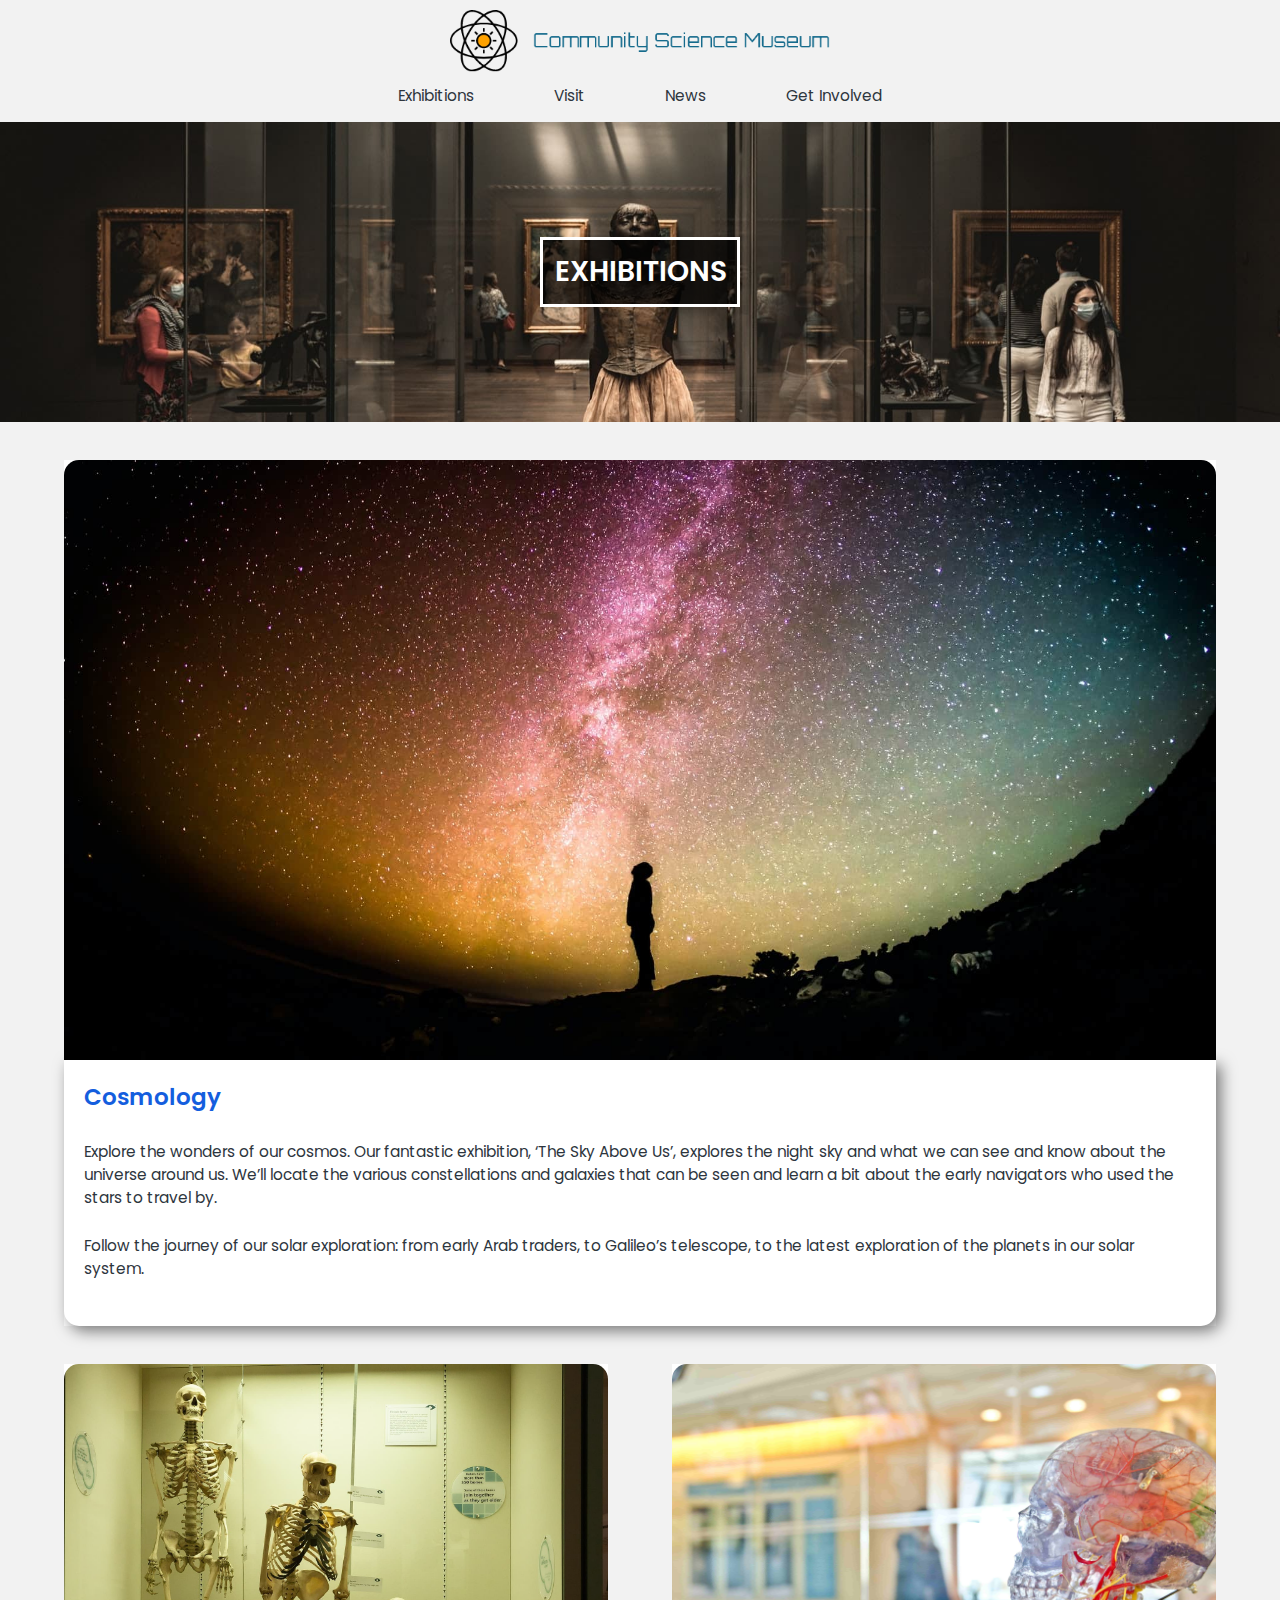
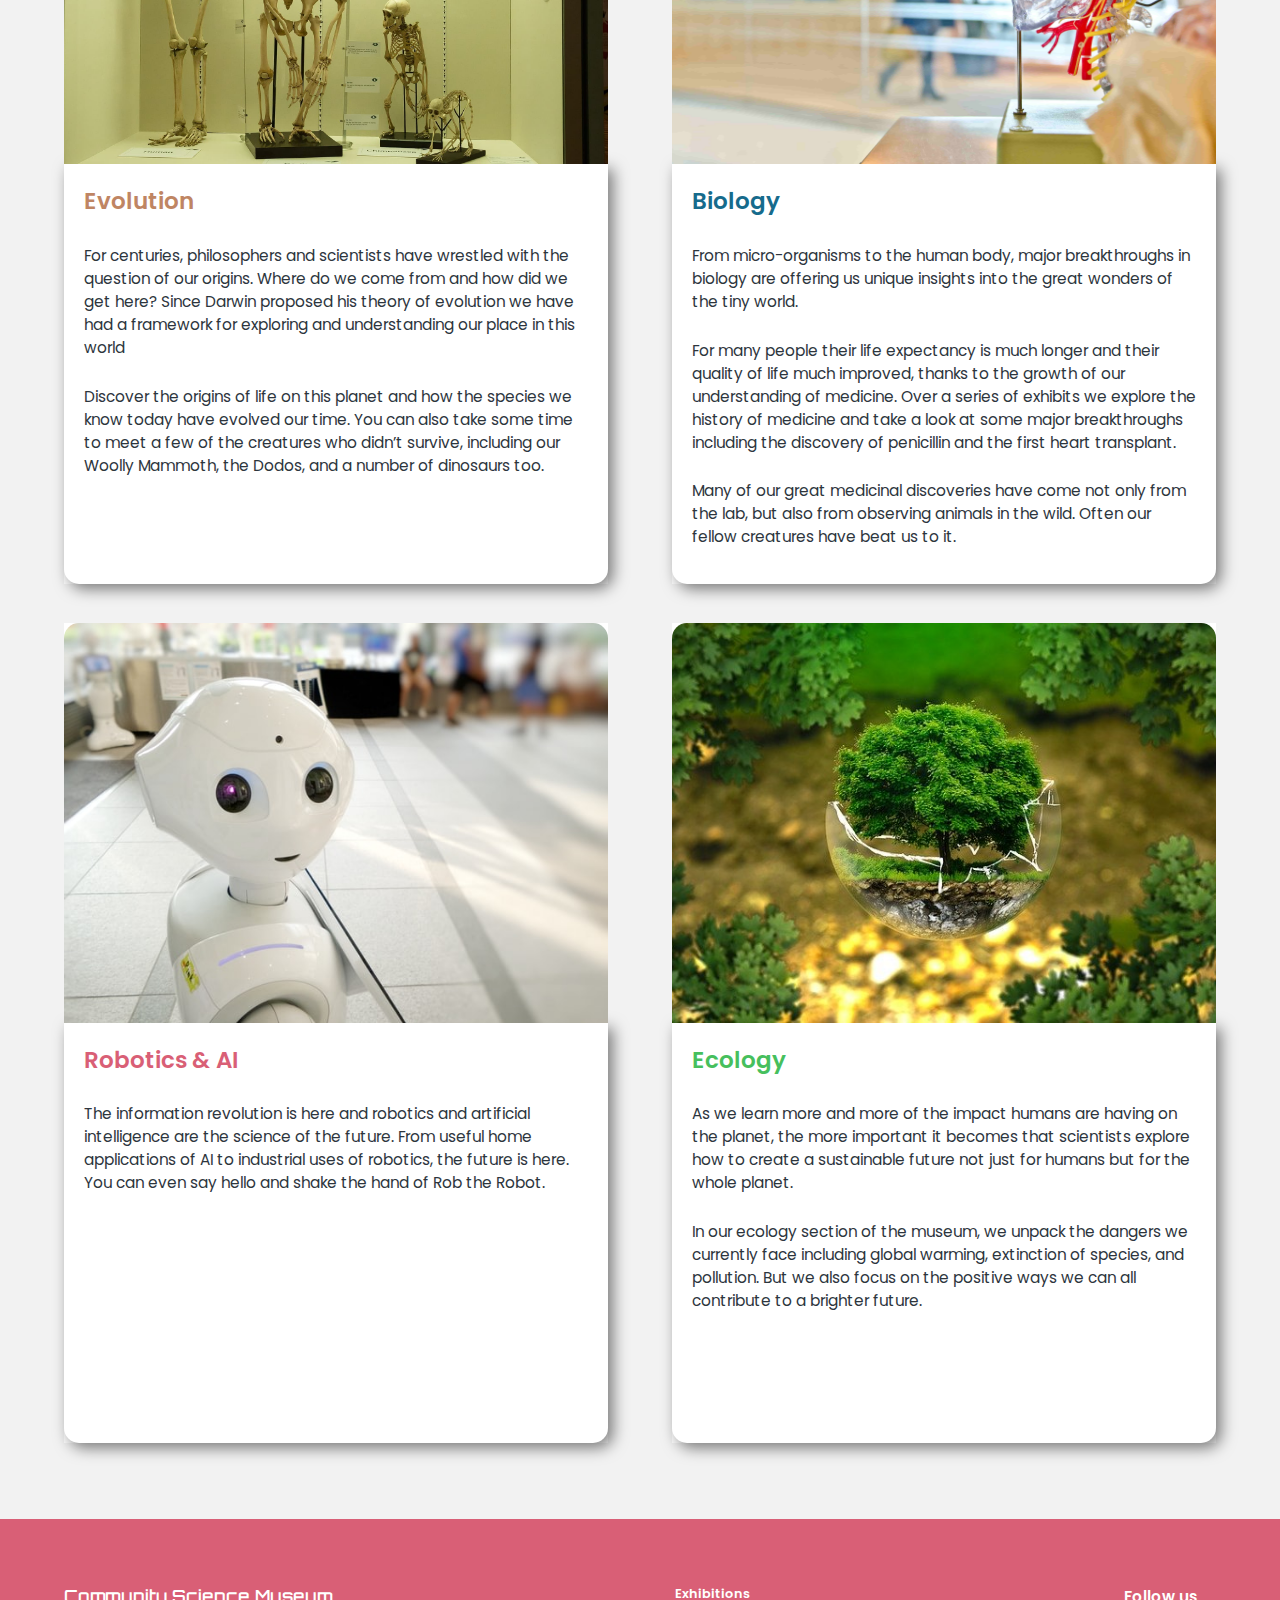
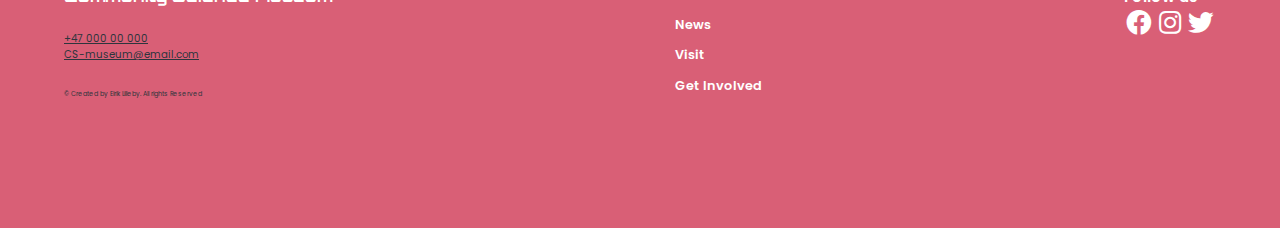
==== exhibitions.html @ 2fb5153e "added visit exihbiton made responsive" ====
<!DOCTYPE html>
<html lang="en">
  <head>
    <meta charset="UTF-8" />
    <meta name="viewport" content="width=device-width, initial-scale=1.0" />
    <head>
      <meta
        name="description"
        content="Many different exhibitions to see and experience. Cosmology, Evolution, Biology, Robotics & AI, Ecology."
      />
    </head>
    <link href="https://cdnjs.cloudflare.com/ajax/libs/font-awesome/5.12.1/css/all.min.css" rel="stylesheet" />
    <link rel="preconnect" href="https://fonts.gstatic.com" />
    <link href="https://fonts.googleapis.com/css2?family=Poppins:wght@400;500;600&display=swap" rel="stylesheet" />
    <link rel="preconnect" href="https://fonts.gstatic.com" />
    <link href="https://fonts.googleapis.com/css2?family=Orbitron:wght@400;700&display=swap" rel="stylesheet" />
    <link rel="stylesheet" href="/styles/exhibitions.css" />
    <title>Community Science Museum</title>
  </head>
  <body>
    <header>
      <a href="index.html">
        <img id="logo" src="/images/logo.png" alt="Community Science Museum Logo" />
      </a>
      <label class="hamburger-label" for="hamburger-menu"><i class="fas fa-bars"></i></label>
      <input type="checkbox" id="hamburger-menu" />
      <nav>
        <ul>
          <li><a href="#">Exhibitions</a></li>
          <li><a href="#">Visit</a></li>
          <li><a href="#">News</a></li>
          <li><a href="#">Get Involved</a></li>
        </ul>
      </nav>
    </header>

    <section>
      <div class="banner">
        <div class="container">
          <h1>EXHIBITIONS</h1>
        </div>
      </div>

      <div class="wrapper">
        <div class="card-container">
          <div class="img-container">
            <img src="/images/cosmos.jpg" alt="Human looking into the sky" />
          </div>
          <div class="text-container">
            <h2>Cosmology</h2>
            <p>
              Explore the wonders of our cosmos. Our fantastic exhibition, ‘The Sky Above Us’, explores the night sky and what we
              can see and know about the universe around us. We’ll locate the various constellations and galaxies that can be seen
              and learn a bit about the early navigators who used the stars to travel by.
            </p>
            <p>
              Follow the journey of our solar exploration: from early Arab traders, to Galileo’s telescope, to the latest
              exploration of the planets in our solar system.
            </p>
          </div>
        </div>

        <div class="card-container2">
          <div class="img-container2">
            <img src="/images/evolution.jpg" alt="Three Skeletons in different sizes" />
          </div>
          <div class="text-container2">
            <h3>Evolution</h3>
            <p>
              For centuries, philosophers and scientists have wrestled with the question of our origins. Where do we come from and
              how did we get here? Since Darwin proposed his theory of evolution we have had a framework for exploring and
              understanding our place in this world
            </p>
            <p>
              Discover the origins of life on this planet and how the species we know today have evolved our time. You can also
              take some time to meet a few of the creatures who didn’t survive, including our Woolly Mammoth, the Dodos, and a
              number of dinosaurs too.
            </p>
          </div>
        </div>

        <div class="card-container2">
          <div class="img-container2">
            <img src="/images/biology.jpg" alt="a transparent skull" />
          </div>
          <div class="text-container2">
            <h4>Biology</h4>
            <p>
              From micro-organisms to the human body, major breakthroughs in biology are offering us unique insights into the
              great wonders of the tiny world.
            </p>
            <p>
              For many people their life expectancy is much longer and their quality of life much improved, thanks to the growth
              of our understanding of medicine. Over a series of exhibits we explore the history of medicine and take a look at
              some major breakthroughs including the discovery of penicillin and the first heart transplant.
            </p>
            <p>
              Many of our great medicinal discoveries have come not only from the lab, but also from observing animals in the
              wild. Often our fellow creatures have beat us to it.
            </p>
          </div>
        </div>

        <div class="card-container2">
          <div class="img-container2">
            <img src="/images/robot.jpg" alt="A little white AI robot" />
          </div>
          <div class="text-container2">
            <h5>Robotics & AI</h5>
            <p>
              The information revolution is here and robotics and artificial intelligence are the science of the future. From
              useful home applications of AI to industrial uses of robotics, the future is here. You can even say hello and shake
              the hand of Rob the Robot.
            </p>
          </div>
        </div>

        <div class="card-container2">
          <div class="img-container2">
            <img src="/images/ecology.jpg" alt="Green tree in a broken glass" />
          </div>
          <div class="text-container2">
            <h6>Ecology</h6>
            <p>
              As we learn more and more of the impact humans are having on the planet, the more important it becomes that
              scientists explore how to create a sustainable future not just for humans but for the whole planet.
            </p>
            <p>
              In our ecology section of the museum, we unpack the dangers we currently face including global warming, extinction
              of species, and pollution. But we also focus on the positive ways we can all contribute to a brighter future.
            </p>
          </div>
        </div>
      </div>
    </section>

    <footer>
      <div class="container-footer">
        <div class="footer1">
          <h4 class="title-footer">Community Science Museum</h4>
          <p class="contact">+47 000 00 000 <br />CS-museum@email.com</p>
          <p class="copy">&copy; Created by Eirik Lilleby. All rights Reserved</p>
        </div>
        <div class="footer2">
          <a href="exhibtions.html"><h5>Exhibitions</h5></a>
          <a href="news.html"><h5>News</h5></a>
          <a href="visit.html"><h5>Visit</h5></a>
          <a href="getinvolved.html"><h5>Get Involved</h5></a>
        </div>
        <div class="social-container">
          <h6>Follow us</h6>
          <i class="fab fa-facebook"></i>
          <i class="fab fa-instagram"></i>
          <i class="fab fa-twitter"></i>
        </div>
      </div>
    </footer>
  </body>
</html>
---- styles/exhibitions.css ----
/* GLOBAL STYLES */
* {
  margin: 0;
  padding: 0;
  box-sizing: border-box;
  font-family: "Poppins", sans-serif;
}

body {
  background: #f2f2f2;
}

html {
  font-size: 62.5%;
}

a,
li {
  color: #2d353d;
  text-decoration: none;
  list-style: none;
  font-size: 1.2rem;
  padding-bottom: 1rem;
}

h1 {
  font-size: 2.2rem;
  color: white;
  font-weight: 600;
}

h2 {
  font-size: 1.8rem;
  font-weight: 600;
  color: #145ede;
}

h3 {
  color: #bf8563;
  font-size: 1.8rem;
  font-weight: 600;
}

h4 {
  font-size: 1.8rem;
  color: #166b8c;
  font-weight: 600;
}

h5 {
  font-size: 1.8rem;
  color: #d95f76;
  font-weight: 600;
}

h6 {
  font-size: 1.8rem;
  color: #46bf5d;
  font-weight: 600;
}

p {
  color: #2d353d;
  font-size: 1.2rem;
}

/* NAV SECTION */

header {
  min-height: 12vh;
  z-index: 100;
}

#logo {
  width: 300px;
  padding: 10px;
}

nav,
#hamburger-menu {
  display: none;
}

nav li,
nav a {
  display: block;
}

nav a {
  text-align: center;
  padding: 0px 0;
}

nav a:hover {
  border: solid #2d353d 2px;
  color: #166b8c;
  font-weight: 600;
}

.hamburger-label {
  float: right;
  color: #2d353d;
  padding: 10px;
  font-size: 1.5rem;
  display: block;
  margin-top: 1.2rem;
}

#hamburger-menu:checked ~ nav {
  display: block;
}

/* EXHIBITIONS */

section {
  min-height: 300vh;
}

.banner {
  width: 100%;
  height: 300px;
  background-image: url(/images/exhibitions.jpg);
  background-size: cover;
  background-position: center;
  background-position-y: 50%;
  display: flex;
  justify-content: center;
  align-items: center;
}

.container {
  border: 3px solid white;
  width: 200px;
  height: 70px;
  background-color: rgba(0, 0, 0, 0.7);
  display: flex;
  align-items: center;
  justify-content: center;
}

.wrapper {
  margin: 3rem auto;
  width: 100%;
  height: auto;
  display: flex;
  flex-wrap: wrap;
  justify-content: center;
}

.card-container {
  width: 90%;
  margin-bottom: 3rem;
  background: white;
}

.img-container {
  height: 600px;
}

.card-container img {
  width: 100%;
  height: 100%;
  object-fit: cover;
  object-position: 50% 80%;
  border-top-left-radius: 15px;
  border-top-right-radius: 15px;
}

.text-container {
  padding: 20px;
  box-shadow: 5px 5px 15px rgba(0, 0, 0, 0.5);
  border-bottom-right-radius: 15px;
  border-bottom-left-radius: 15px;
}

.text-container p {
  margin: 2rem 0;
}

.card-container2 {
  width: 90%;
  height: auto;
  background: white;
  margin-bottom: 3rem;
}

.img-container2 {
  height: 400px;
}

.card-container2 img {
  width: 100%;
  height: 100%;
  object-fit: cover;
  border-top-left-radius: 15px;
  border-top-right-radius: 15px;
}

.text-container2 {
  padding: 20px;
  box-shadow: 5px 5px 15px rgba(0, 0, 0, 0.5);
  height: auto;
  border-bottom-right-radius: 15px;
  border-bottom-left-radius: 15px;
}

.text-container2 p {
  margin: 2rem 0;
}

/* FOOTER */

footer {
  min-height: 20vh;
  background: #d95f76;
  display: flex;
  justify-content: center;
  align-self: center;
  flex-wrap: wrap;
}

.container-footer {
  width: 90%;
  height: 30vh;
  margin-top: 3rem;
  display: flex;
  align-items: center;
  justify-content: space-between;
}

.title-footer {
  font-family: "Orbitron", sans-serif;
  color: white;
  font-size: 1.3rem;
}

.contact {
  font-size: 0.8rem;
  margin: 2rem 0;
  color: #2d353d;
  text-decoration: underline;
}

.copy {
  font-size: 0.5rem;
}

.footer1 {
  height: 80%;
}

.footer2 {
  height: 80%;
}

.footer2 h5 {
  color: white;
  font-size: 1rem;
  margin-bottom: 1rem;
}

.social-container {
  height: 80%;
  padding-left: 20px;
}

.fa-facebook,
.fa-instagram,
.fa-twitter {
  color: white;
  font-size: 2rem;
  padding: 2px;
  transition: 0.5s;
}

.fa-facebook:hover,
.fa-instagram:hover,
.fa-twitter:hover {
  color: #166b8c;
  cursor: pointer;
}

.social-container h6 {
  font-size: 1.2rem;
  color: white;
}

/* MEDIA QUEIRES */

@media (min-width: 768px) {
  /* NAV */

  #logo {
    width: 400px;
    display: flex;
    margin: auto;
  }
  nav {
    display: inline-block;
    display: flex;
    justify-content: center;
  }
  .hamburger-label {
    display: none;
  }
  nav a:hover {
    border: none;
  }
  ul {
    display: flex;
    justify-content: center;
  }
  nav a {
    padding: 2px 40px;
    display: inline-block;
  }

  /* EXBITIONS */
  .wrapper {
    justify-content: space-evenly;
  }

  .card-container2 {
    width: 42.5%;
  }
  .text-container2 {
    height: 420px;
  }
}

@media (min-width: 992px) {
  /* GLOBAL STYLES */
}

@media (min-width: 1200px) {
  html {
    font-size: 80%;
  }
}
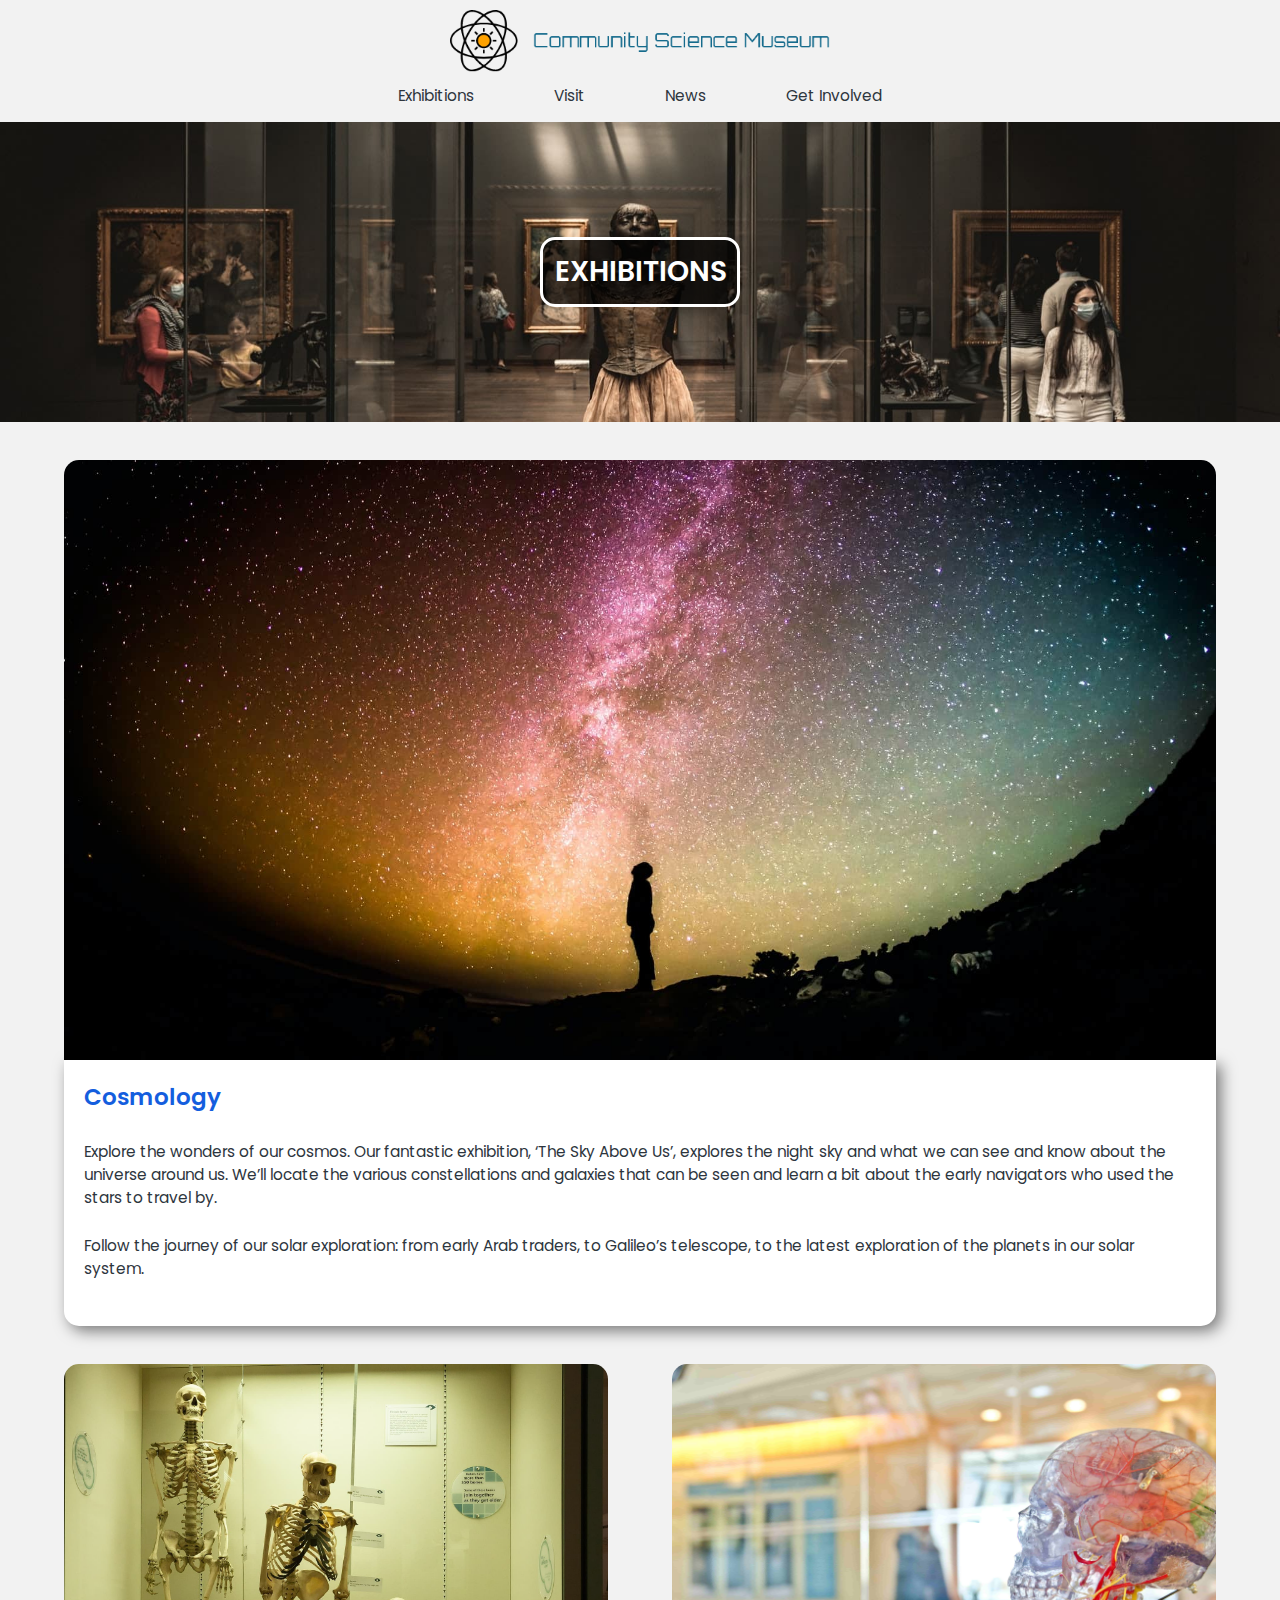
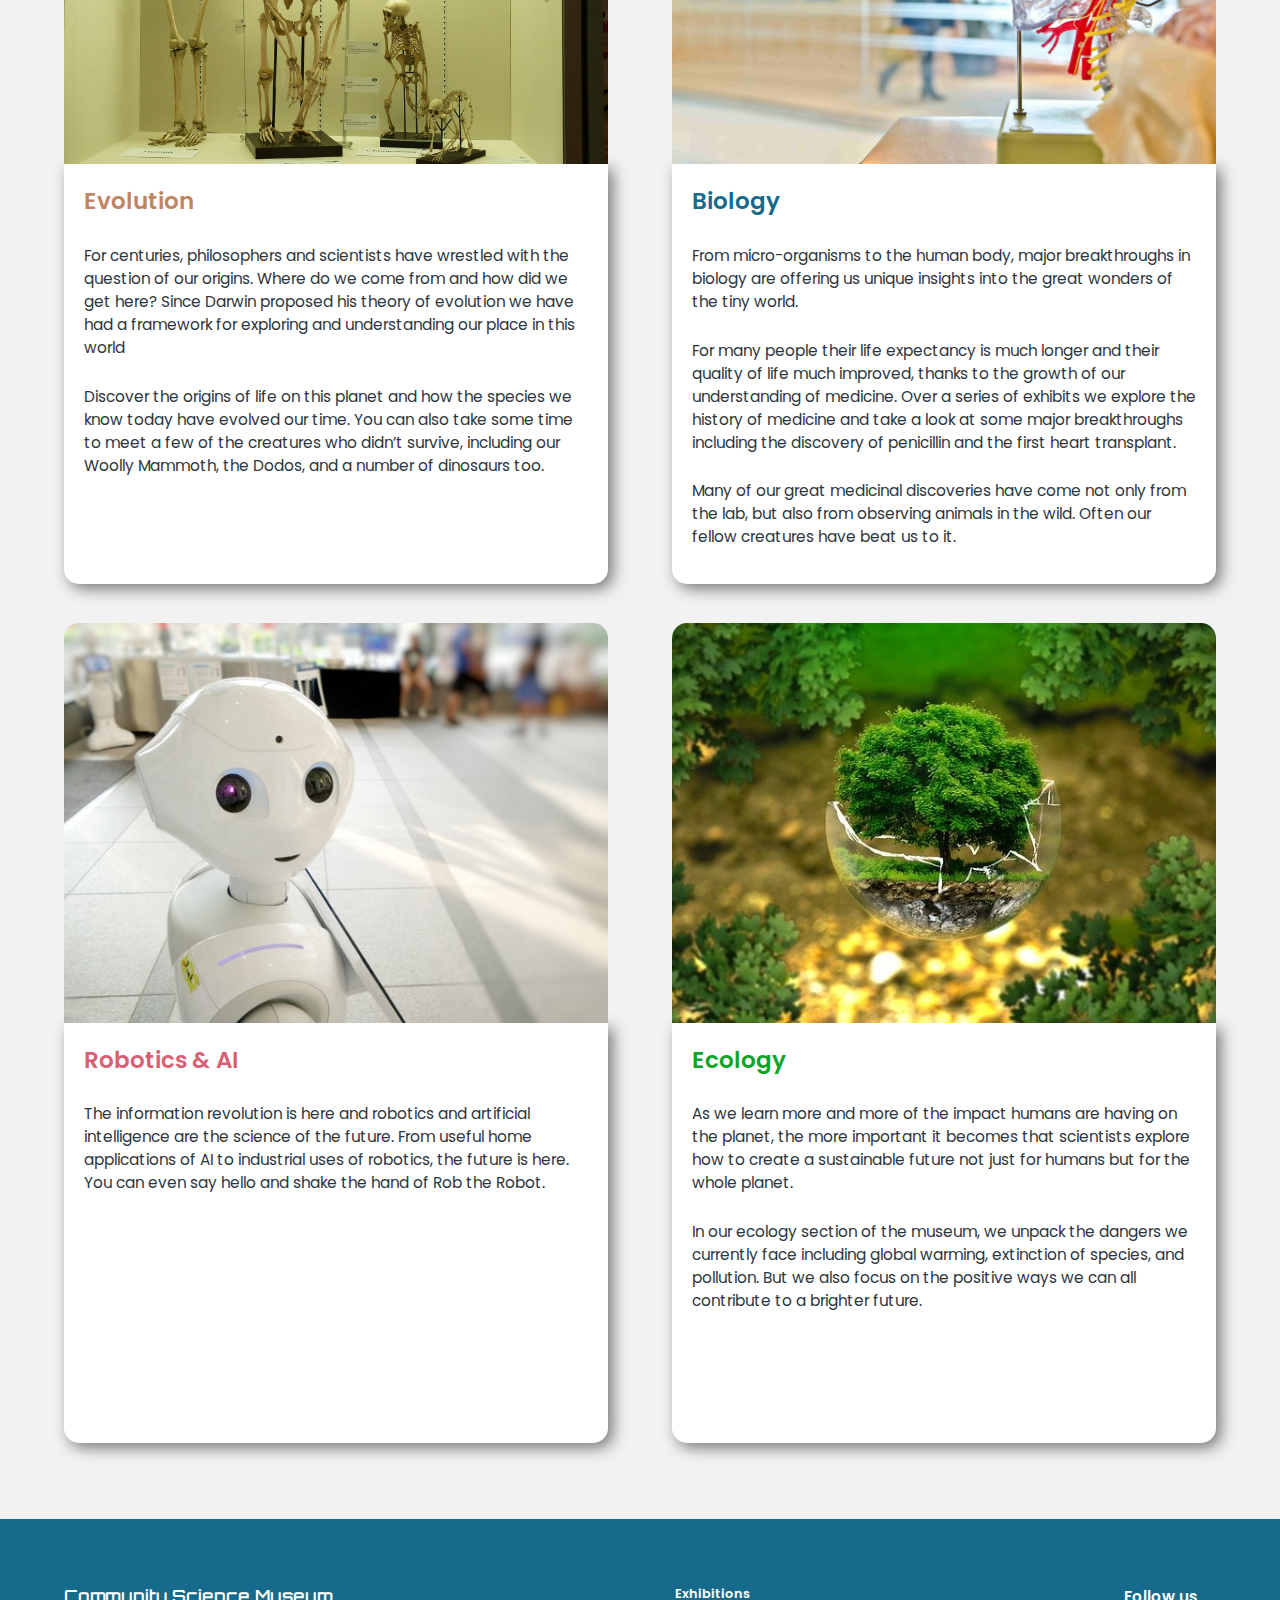
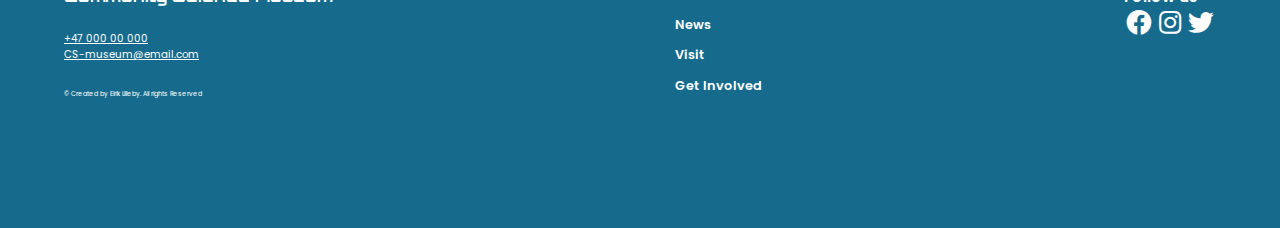
==== commit cddd97aa: "fininshed everything, contrast, links, media queires" ====
--- a/exhibitions.html
+++ b/exhibitions.html
@@ -15,21 +15,21 @@
     <link rel="preconnect" href="https://fonts.gstatic.com" />
     <link href="https://fonts.googleapis.com/css2?family=Orbitron:wght@400;700&display=swap" rel="stylesheet" />
     <link rel="stylesheet" href="/styles/exhibitions.css" />
-    <title>Community Science Museum</title>
+    <title>CSM | Exhibitions</title>
   </head>
   <body>
     <header>
       <a href="index.html">
-        <img id="logo" src="/images/logo.png" alt="Community Science Museum Logo" />
+        <img id="logo" src="/images/logo.png" alt="Community Science Museum Logo. With a athem and a orange sun in the middle." />
       </a>
       <label class="hamburger-label" for="hamburger-menu"><i class="fas fa-bars"></i></label>
       <input type="checkbox" id="hamburger-menu" />
       <nav>
         <ul>
-          <li><a href="#">Exhibitions</a></li>
-          <li><a href="#">Visit</a></li>
-          <li><a href="#">News</a></li>
-          <li><a href="#">Get Involved</a></li>
+          <li><a href="exhibitions.html">Exhibitions</a></li>
+          <li><a href="visit.html">Visit</a></li>
+          <li><a href="news.html">News</a></li>
+          <li><a href="getinvolved.html">Get Involved</a></li>
         </ul>
       </nav>
     </header>
@@ -41,10 +41,11 @@
         </div>
       </div>
 
+      <main>
       <div class="wrapper">
         <div class="card-container">
           <div class="img-container">
-            <img src="/images/cosmos.jpg" alt="Human looking into the sky" />
+            <img id="cosmos" src="/images/cosmos.jpg" alt="Human looking into a colorful sky with many stars" />
           </div>
           <div class="text-container">
             <h2>Cosmology</h2>
@@ -62,7 +63,7 @@
 
         <div class="card-container2">
           <div class="img-container2">
-            <img src="/images/evolution.jpg" alt="Three Skeletons in different sizes" />
+            <img id="evolution" src="/images/evolution.jpg" alt="Three Skeletons in different sizes" />
           </div>
           <div class="text-container2">
             <h3>Evolution</h3>
@@ -81,7 +82,7 @@
 
         <div class="card-container2">
           <div class="img-container2">
-            <img src="/images/biology.jpg" alt="a transparent skull" />
+            <img id="biology" src="/images/biology.jpg" alt="a transparent skull" />
           </div>
           <div class="text-container2">
             <h4>Biology</h4>
@@ -103,7 +104,7 @@
 
         <div class="card-container2">
           <div class="img-container2">
-            <img src="/images/robot.jpg" alt="A little white AI robot" />
+            <img id="robot" src="/images/robot.jpg" alt="A little white AI robot" />
           </div>
           <div class="text-container2">
             <h5>Robotics & AI</h5>
@@ -117,7 +118,7 @@
 
         <div class="card-container2">
           <div class="img-container2">
-            <img src="/images/ecology.jpg" alt="Green tree in a broken glass" />
+            <img id="ecology" src="/images/ecology.jpg" alt="Green tree in a broken glass" />
           </div>
           <div class="text-container2">
             <h6>Ecology</h6>
@@ -133,6 +134,7 @@
         </div>
       </div>
     </section>
+    </main>
 
     <footer>
       <div class="container-footer">
--- a/styles/exhibitions.css
+++ b/styles/exhibitions.css
@@ -12,6 +12,7 @@
 
 html {
   font-size: 62.5%;
+  scroll-behavior: smooth;
 }
 
 a,
@@ -55,7 +56,7 @@
 
 h6 {
   font-size: 1.8rem;
-  color: #46bf5d;
+  color: #0ca429;
   font-weight: 600;
 }
 
@@ -92,7 +93,6 @@
 }
 
 nav a:hover {
-  border: solid #2d353d 2px;
   color: #166b8c;
   font-weight: 600;
 }
@@ -133,6 +133,7 @@
   width: 200px;
   height: 70px;
   background-color: rgba(0, 0, 0, 0.7);
+  border-radius: 15px;
   display: flex;
   align-items: center;
   justify-content: center;
@@ -151,6 +152,7 @@
   width: 90%;
   margin-bottom: 3rem;
   background: white;
+  border-radius: 15px;
 }
 
 .img-container {
@@ -182,6 +184,7 @@
   height: auto;
   background: white;
   margin-bottom: 3rem;
+  border-radius: 15px;
 }
 
 .img-container2 {
@@ -209,10 +212,9 @@
 }
 
 /* FOOTER */
-
 footer {
   min-height: 20vh;
-  background: #d95f76;
+  background: #166b8c;
   display: flex;
   justify-content: center;
   align-self: center;
@@ -237,12 +239,13 @@
 .contact {
   font-size: 0.8rem;
   margin: 2rem 0;
-  color: #2d353d;
+  color: white;
   text-decoration: underline;
 }
 
 .copy {
   font-size: 0.5rem;
+  color: white;
 }
 
 .footer1 {
@@ -257,6 +260,11 @@
   color: white;
   font-size: 1rem;
   margin-bottom: 1rem;
+  transition: 0.5s;
+}
+
+.footer2 h5:hover {
+  color: #2d353d;
 }
 
 .social-container {
@@ -276,7 +284,7 @@
 .fa-facebook:hover,
 .fa-instagram:hover,
 .fa-twitter:hover {
-  color: #166b8c;
+  color: #2d353d;
   cursor: pointer;
 }
 
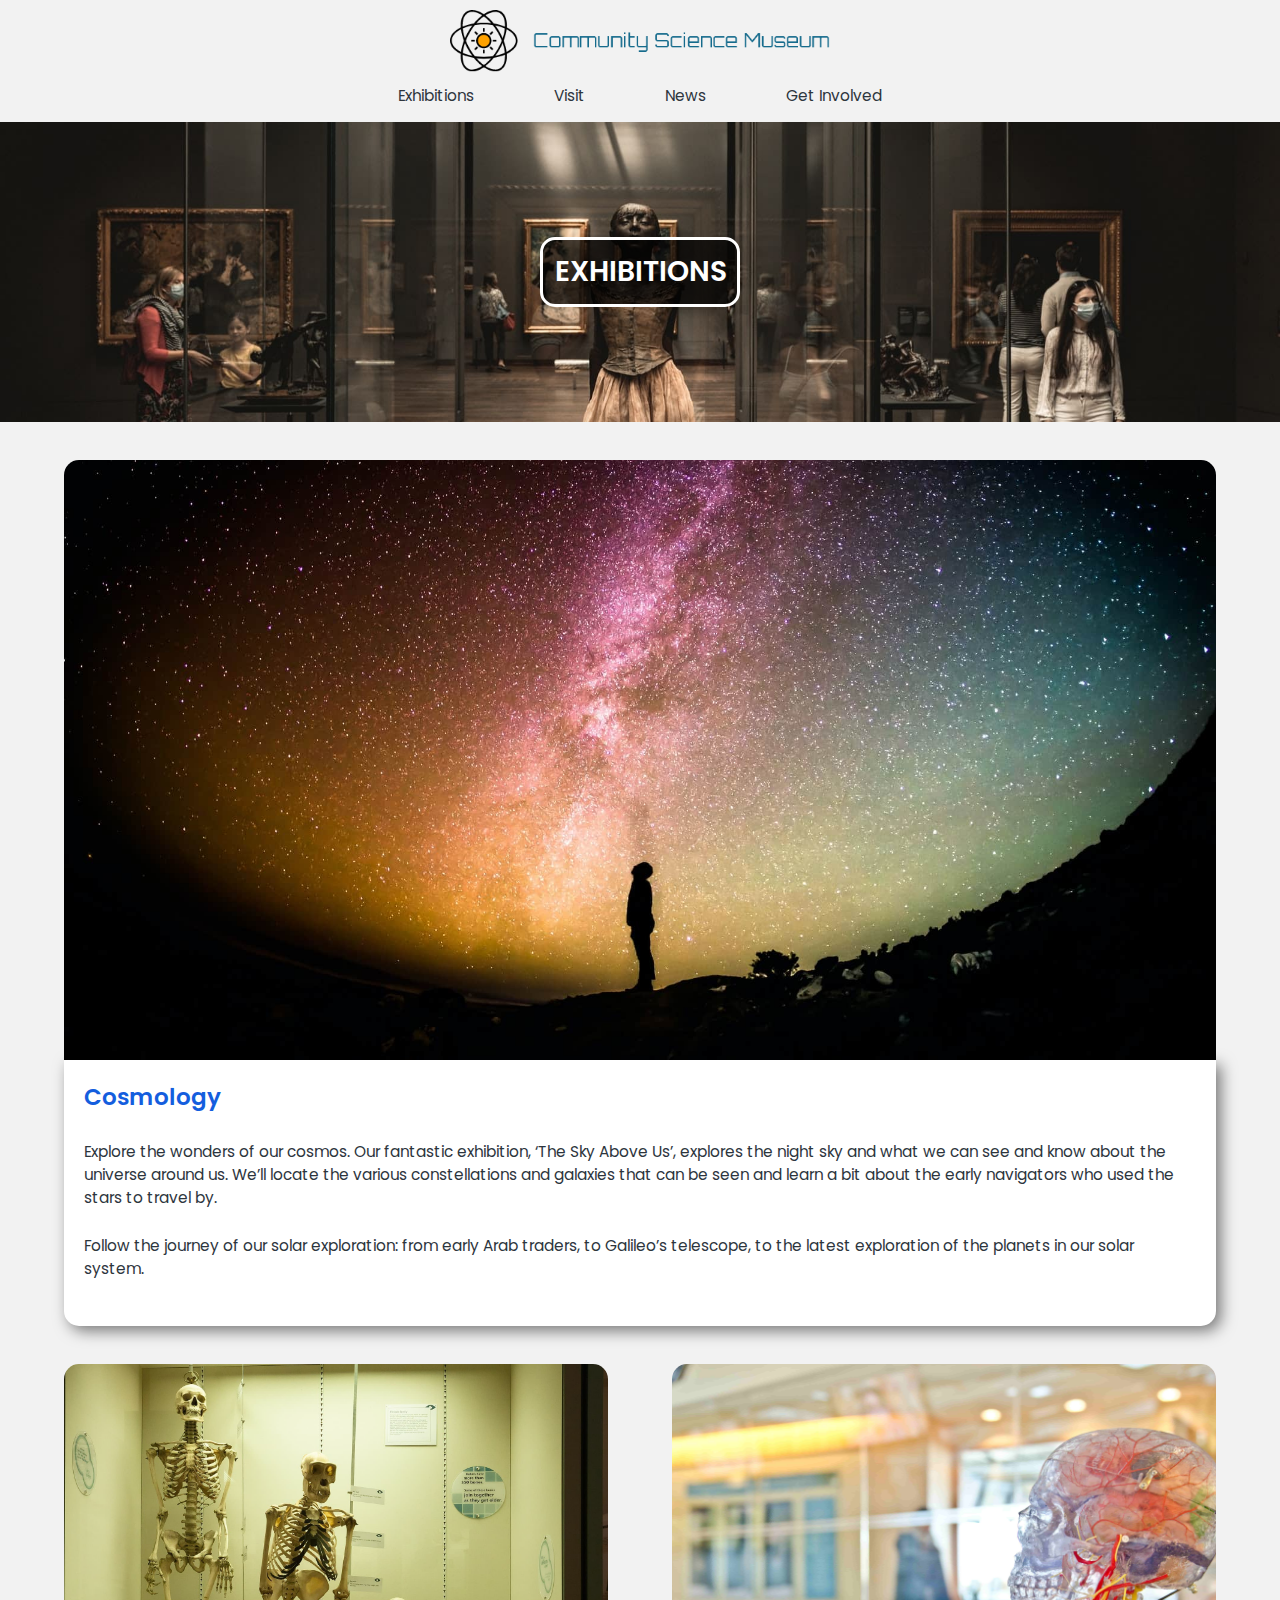
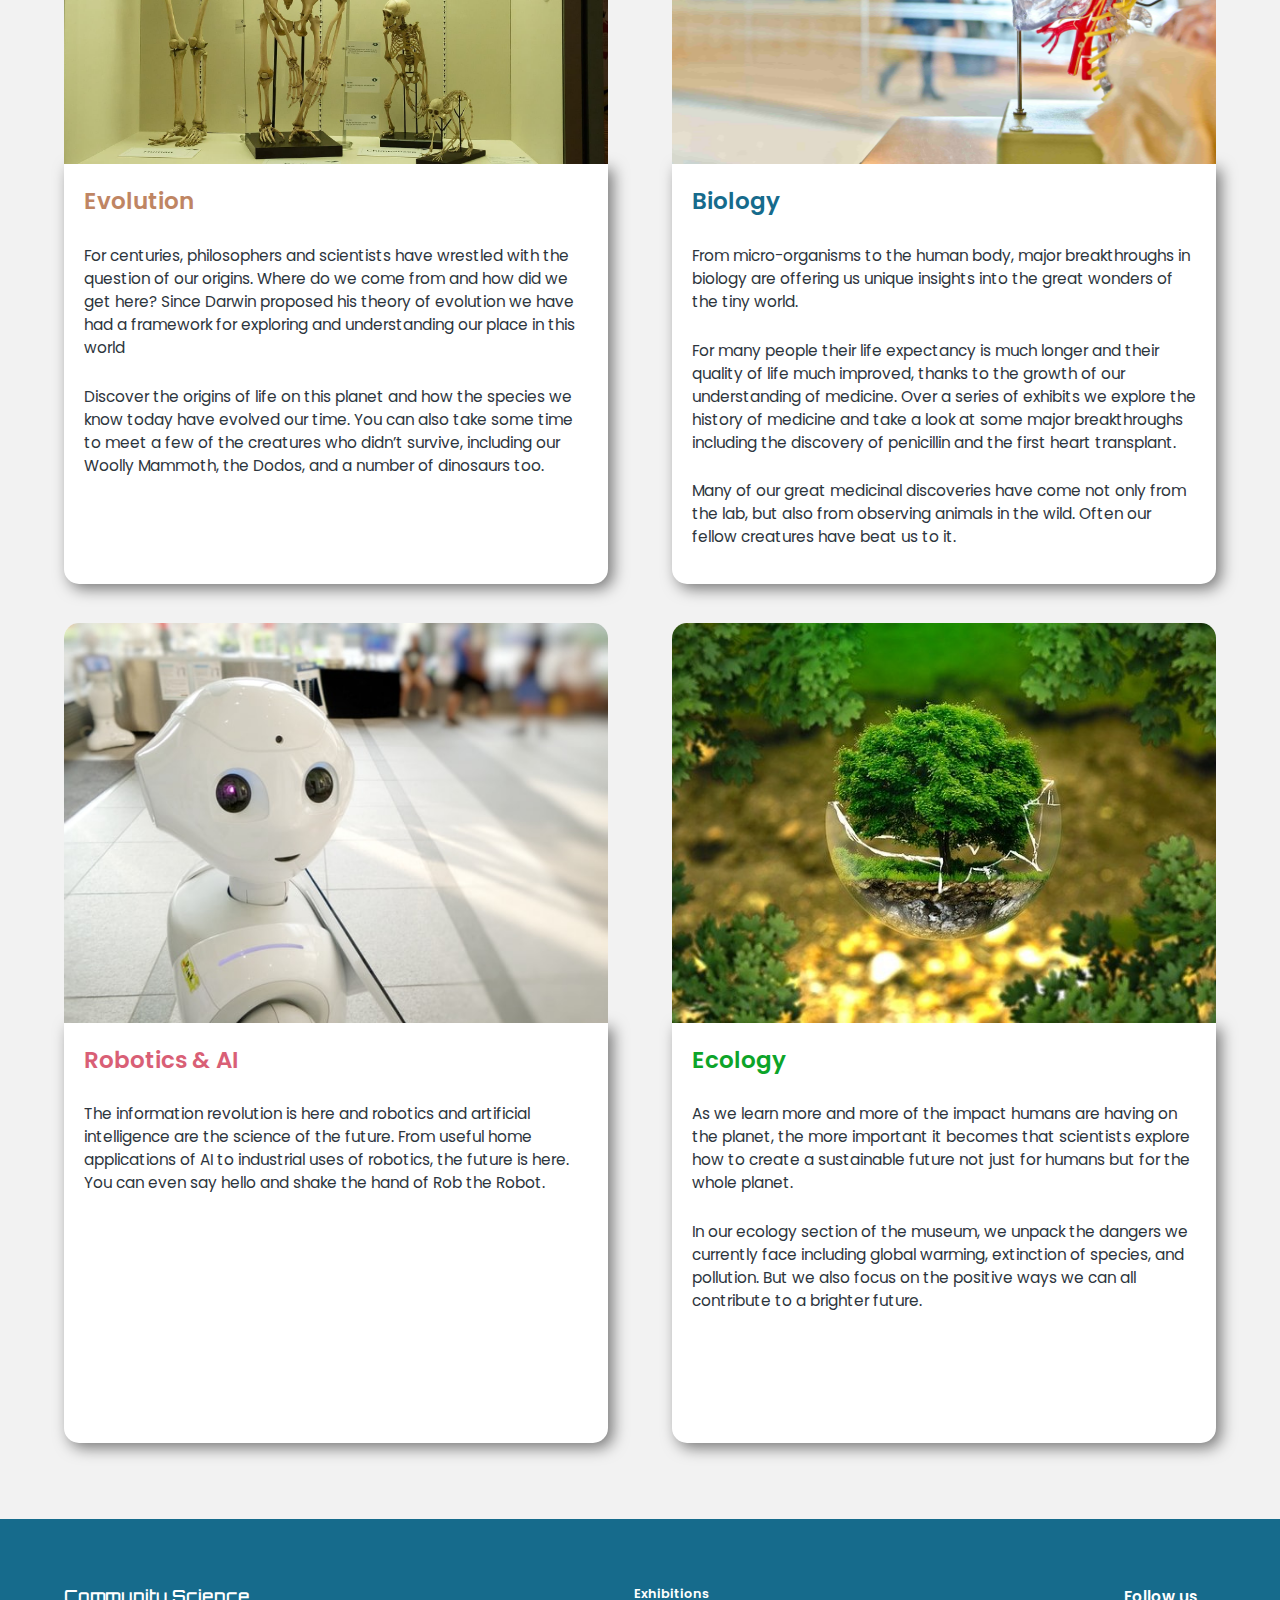
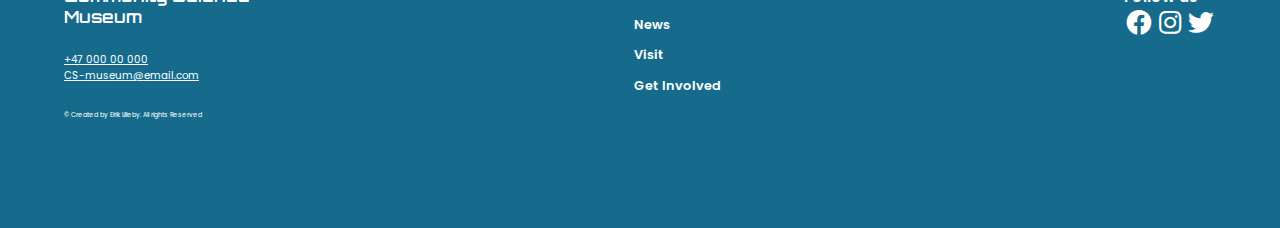
==== commit 12b11008: "fixed small bugs" ====
--- a/exhibitions.html
+++ b/exhibitions.html
@@ -139,12 +139,12 @@
     <footer>
       <div class="container-footer">
         <div class="footer1">
-          <h4 class="title-footer">Community Science Museum</h4>
+          <h4 class="title-footer">Community Science<br /> Museum</h4>
           <p class="contact">+47 000 00 000 <br />CS-museum@email.com</p>
           <p class="copy">&copy; Created by Eirik Lilleby. All rights Reserved</p>
         </div>
         <div class="footer2">
-          <a href="exhibtions.html"><h5>Exhibitions</h5></a>
+          <a href="exhibitions.html"><h5>Exhibitions</h5></a>
           <a href="news.html"><h5>News</h5></a>
           <a href="visit.html"><h5>Visit</h5></a>
           <a href="getinvolved.html"><h5>Get Involved</h5></a>
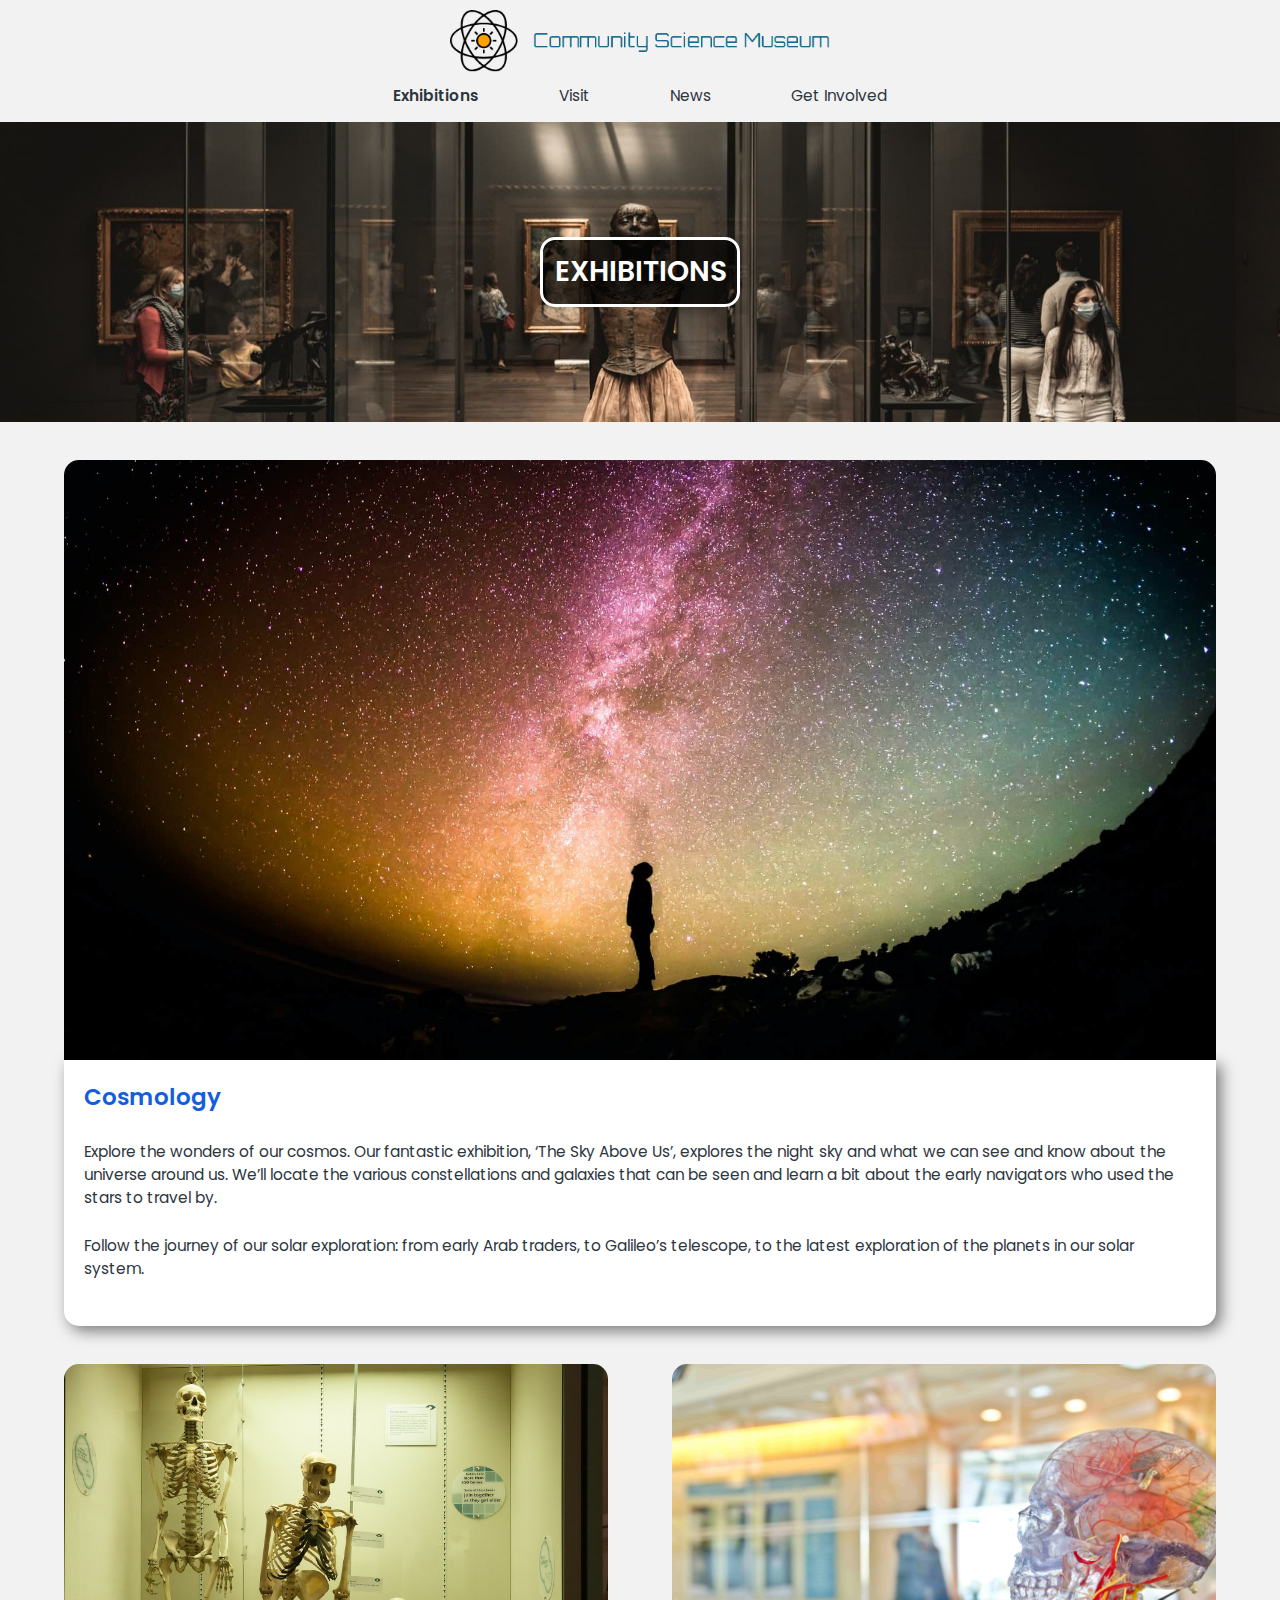
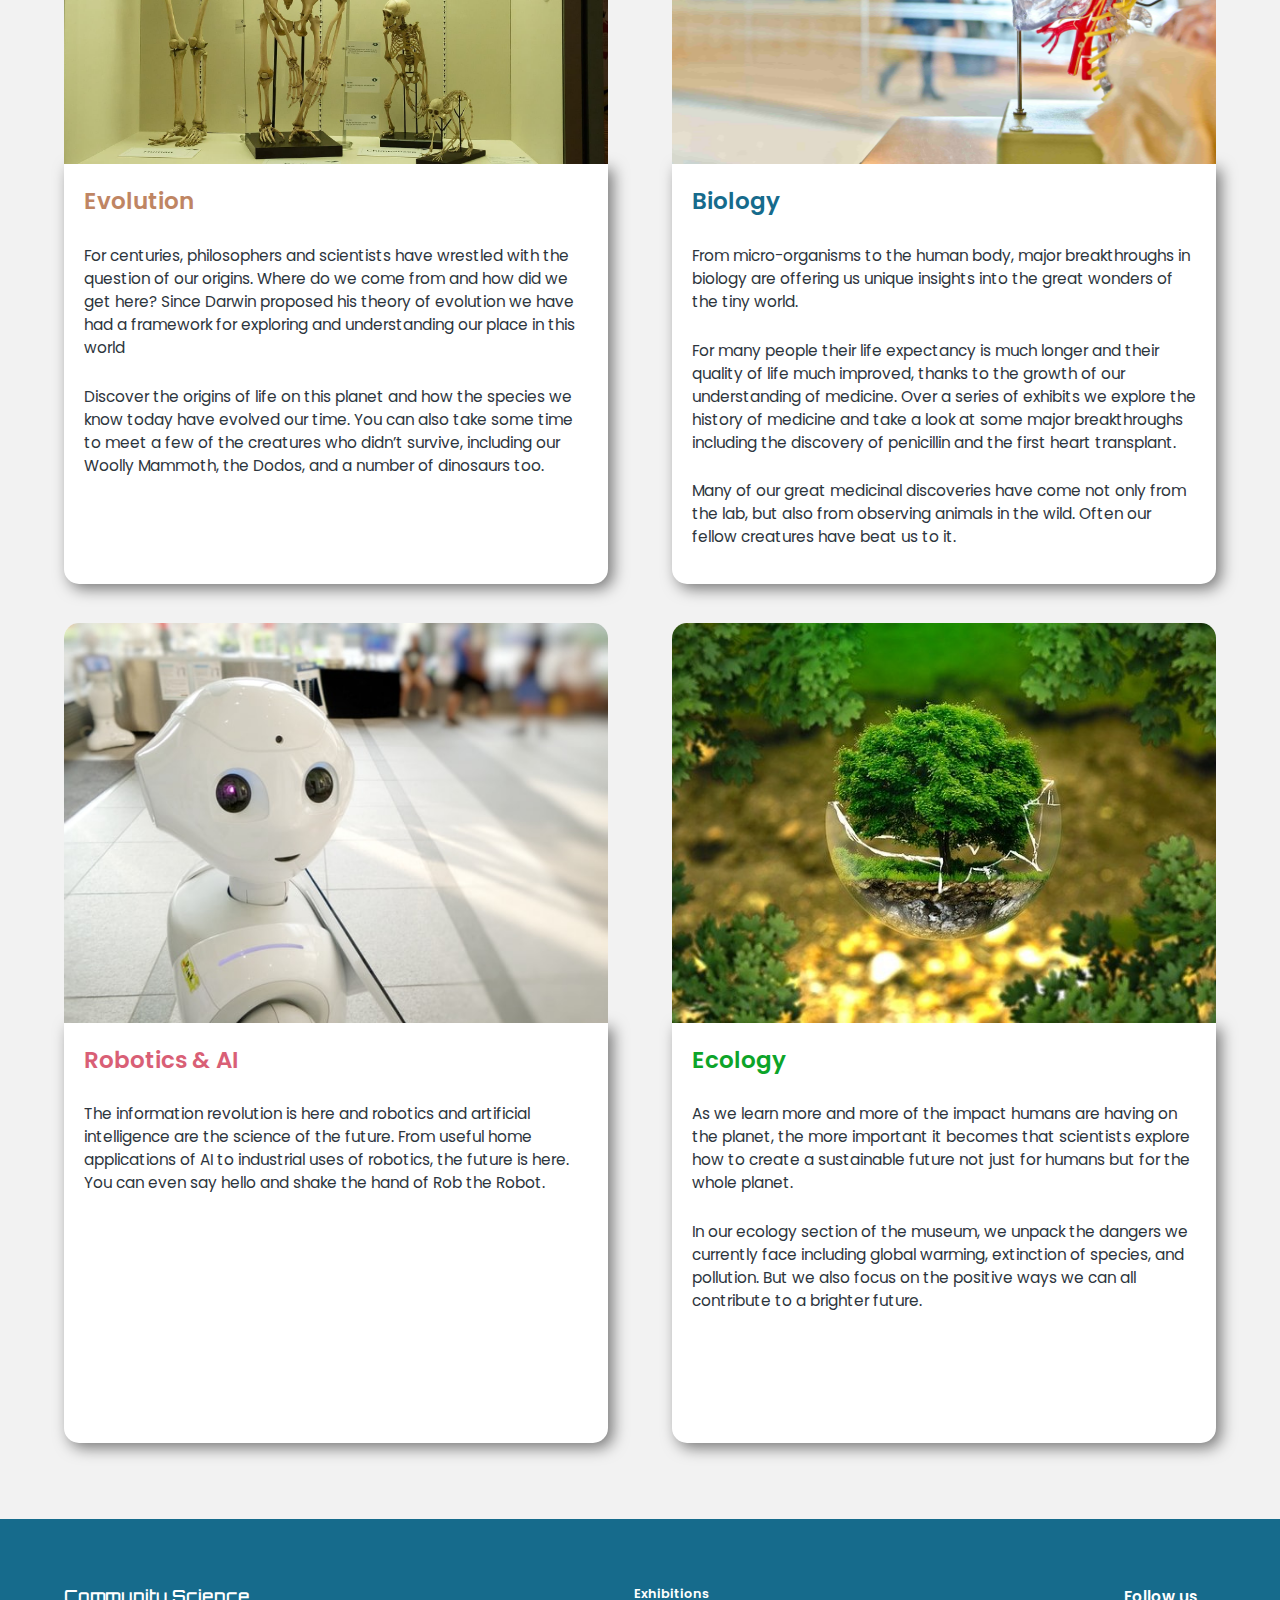
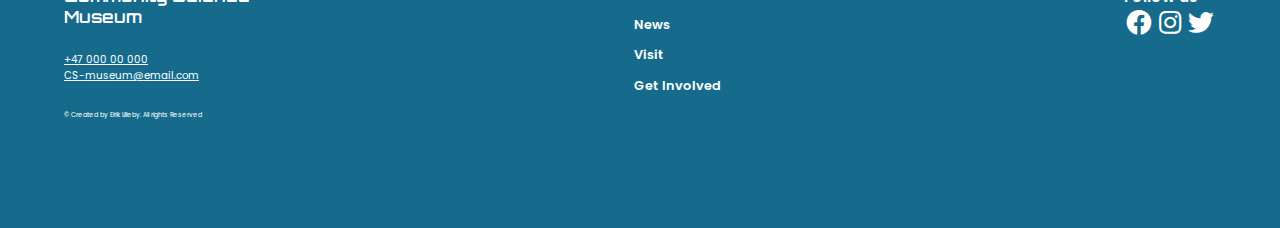
==== commit 336bddfb: "added font weight on nav" ====
--- a/exhibitions.html
+++ b/exhibitions.html
@@ -26,7 +26,7 @@
       <input type="checkbox" id="hamburger-menu" />
       <nav>
         <ul>
-          <li><a href="exhibitions.html">Exhibitions</a></li>
+          <li class="target"><a href="exhibitions.html">Exhibitions</a></li>
           <li><a href="visit.html">Visit</a></li>
           <li><a href="news.html">News</a></li>
           <li><a href="getinvolved.html">Get Involved</a></li>
--- a/styles/exhibitions.css
+++ b/styles/exhibitions.css
@@ -108,6 +108,10 @@
 
 #hamburger-menu:checked ~ nav {
   display: block;
+}
+
+.target {
+  font-weight: 600;
 }
 
 /* EXHIBITIONS */
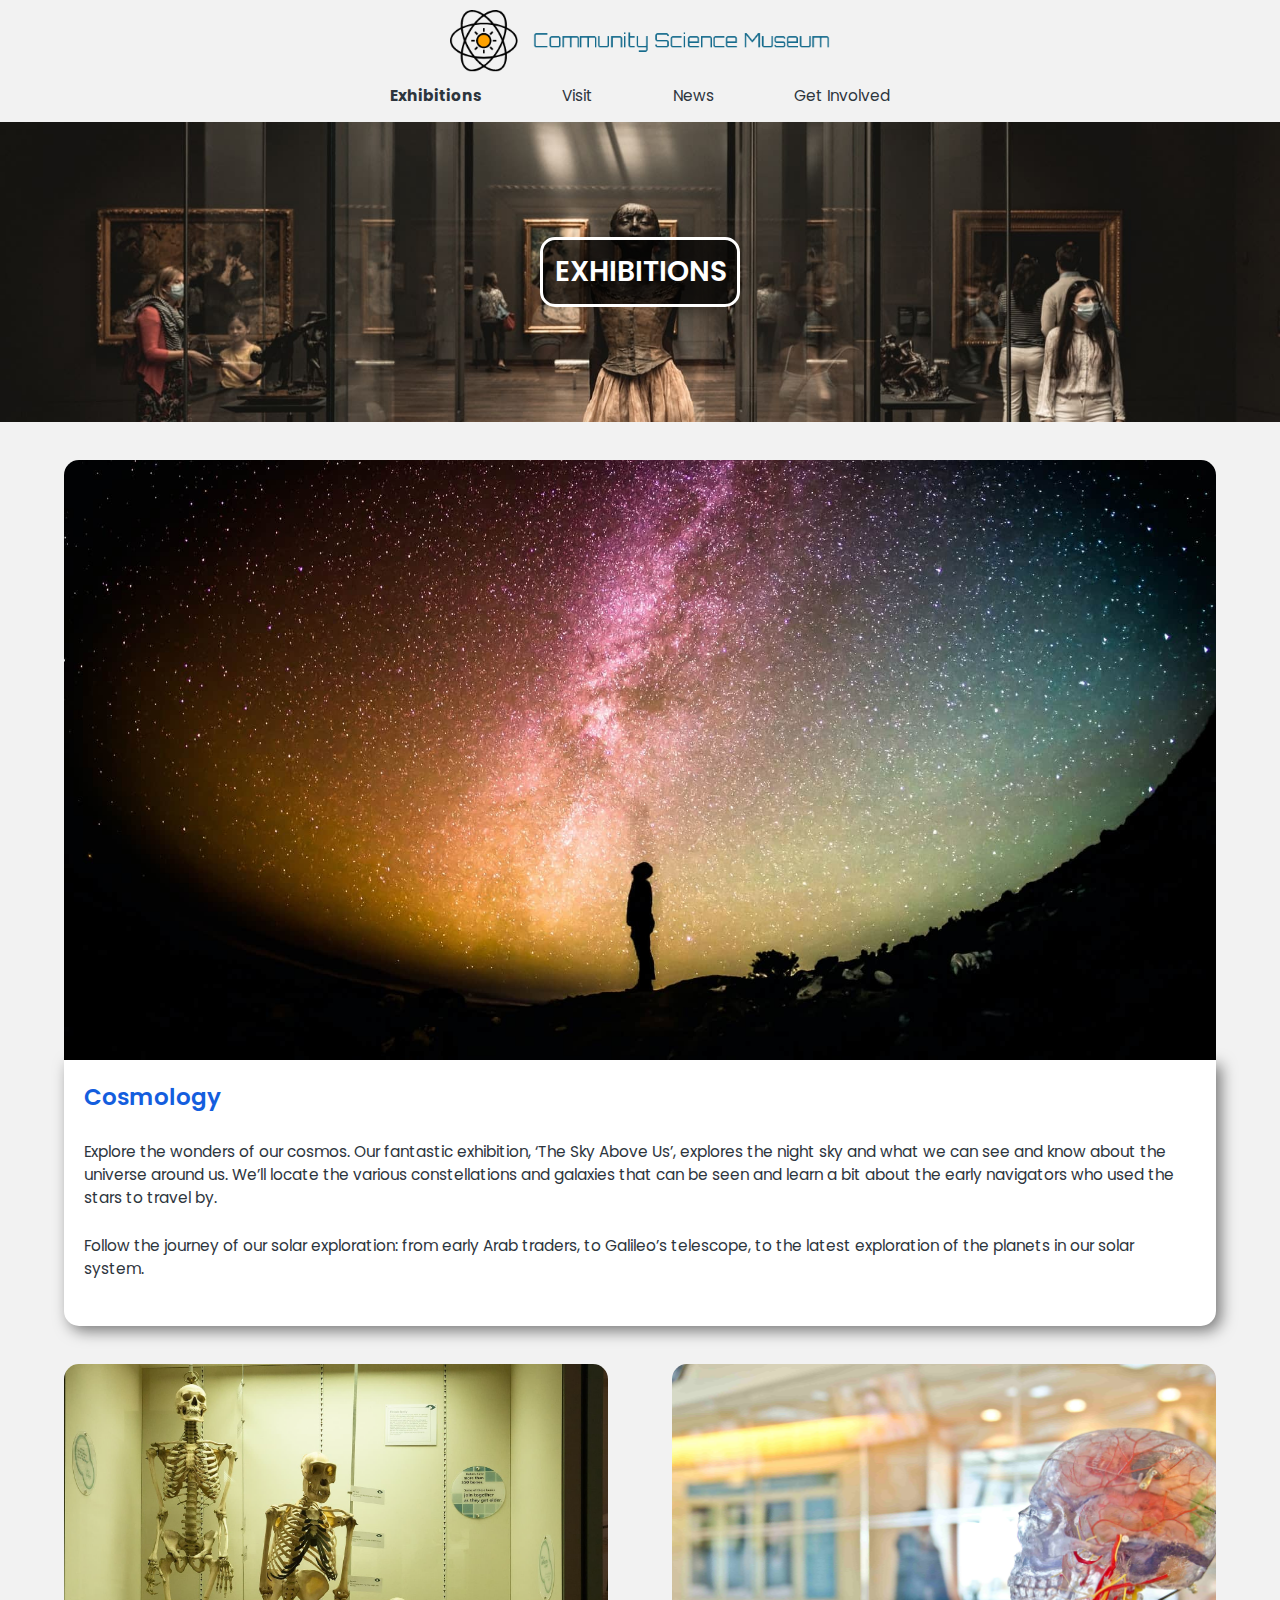
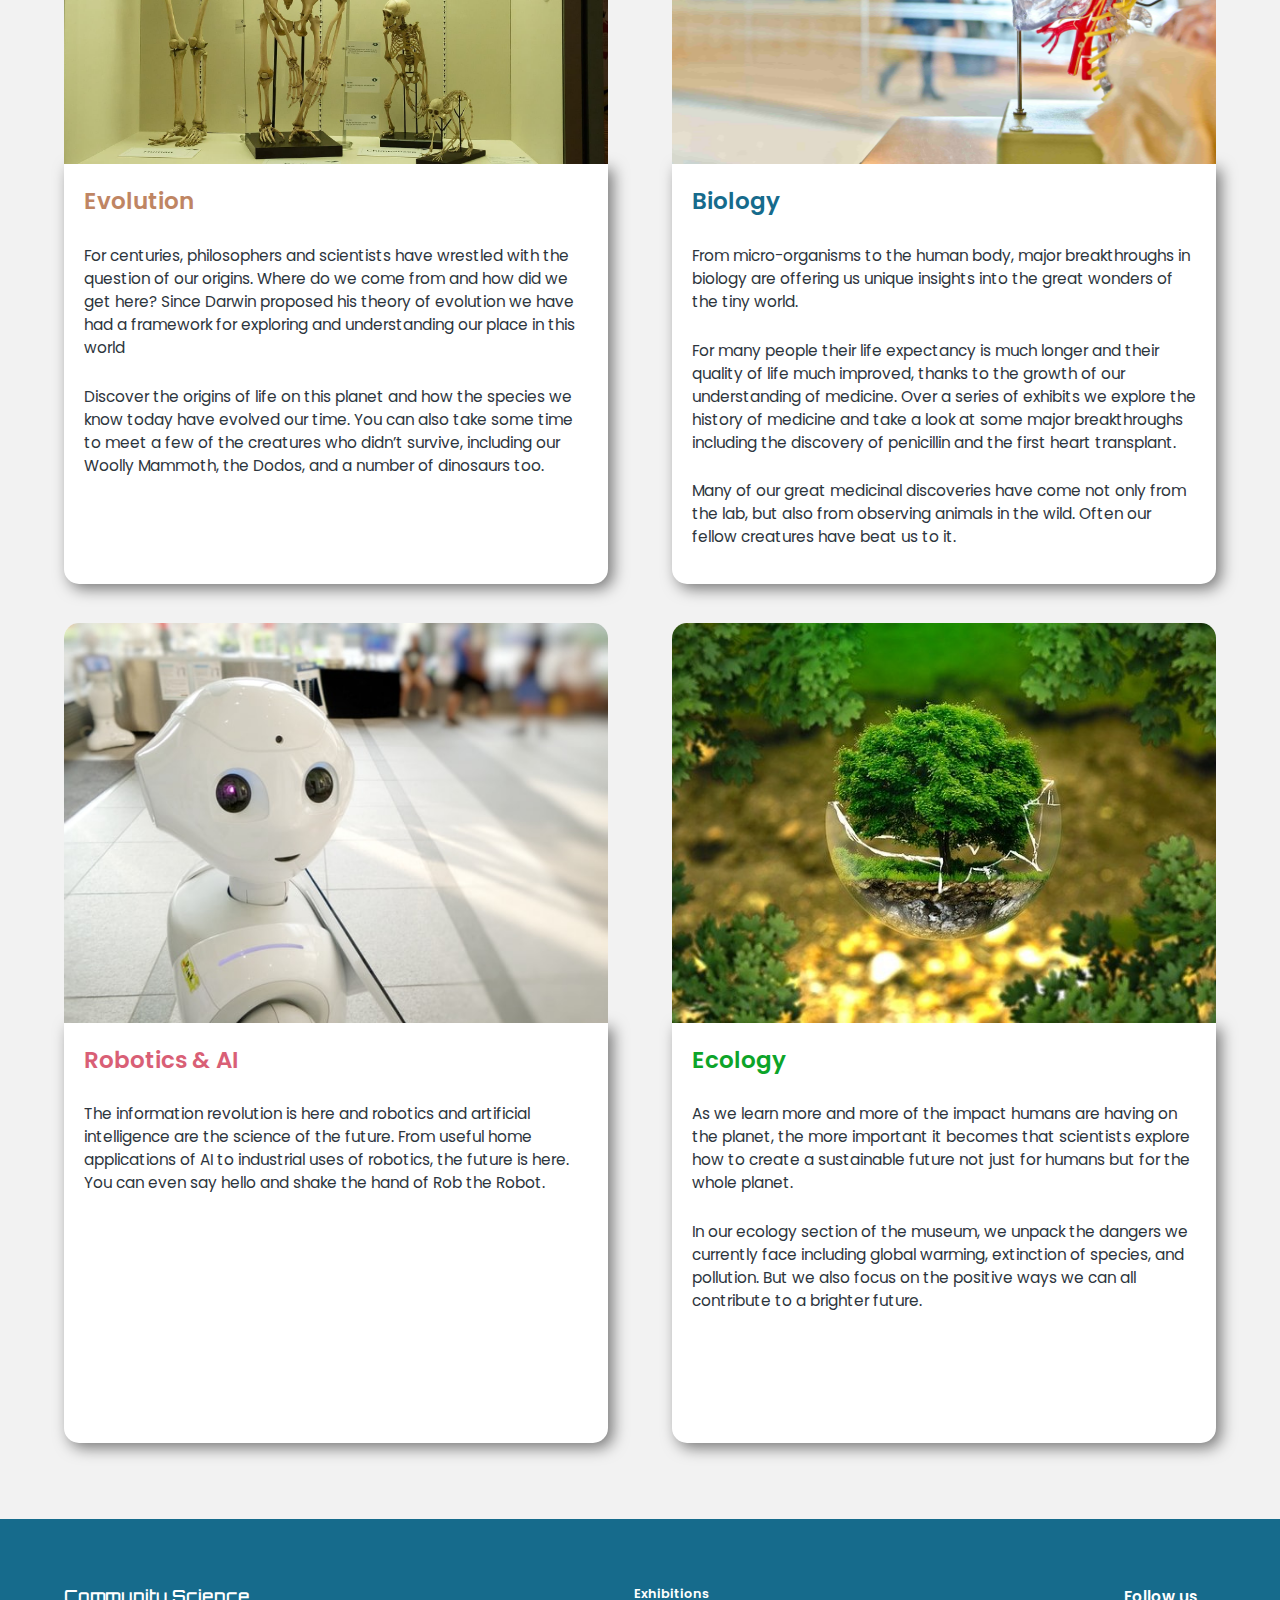
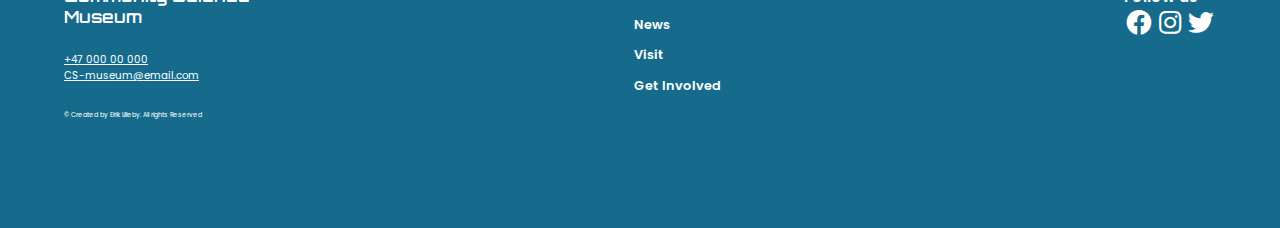
==== commit a9a7a34c: "cleaned code, updated functionality" ====
--- a/exhibitions.html
+++ b/exhibitions.html
@@ -3,18 +3,17 @@
   <head>
     <meta charset="UTF-8" />
     <meta name="viewport" content="width=device-width, initial-scale=1.0" />
-    <head>
       <meta
         name="description"
         content="Many different exhibitions to see and experience. Cosmology, Evolution, Biology, Robotics & AI, Ecology."
       />
-    </head>
     <link href="https://cdnjs.cloudflare.com/ajax/libs/font-awesome/5.12.1/css/all.min.css" rel="stylesheet" />
     <link rel="preconnect" href="https://fonts.gstatic.com" />
     <link href="https://fonts.googleapis.com/css2?family=Poppins:wght@400;500;600&display=swap" rel="stylesheet" />
     <link rel="preconnect" href="https://fonts.gstatic.com" />
     <link href="https://fonts.googleapis.com/css2?family=Orbitron:wght@400;700&display=swap" rel="stylesheet" />
-    <link rel="stylesheet" href="/styles/exhibitions.css" />
+    <link rel="stylesheet" href="./styles/globas.css">
+    <link rel="stylesheet" href="./styles/exhibitions.css" />
     <title>CSM | Exhibitions</title>
   </head>
   <body>
--- a/styles/globas.css
+++ b/styles/globas.css
@@ -0,0 +1,219 @@
+/* GLOBAL STYLES */
+* {
+  margin: 0;
+  padding: 0;
+  box-sizing: border-box;
+  font-family: "Poppins", sans-serif;
+}
+
+body {
+  background: #f2f2f2;
+}
+
+html {
+  font-size: 62.5%;
+}
+
+a,
+li {
+  color: #2d353d;
+  text-decoration: none;
+  list-style: none;
+  font-size: 1.2rem;
+  padding-bottom: 1rem;
+}
+
+h1 {
+  font-size: 2rem;
+  color: white;
+  font-weight: 500;
+}
+
+h2 {
+  font-size: 1.2rem;
+  font-weight: 400;
+}
+
+h4 {
+  color: #d95f76;
+  font-size: 1.8rem;
+  font-weight: 600;
+}
+
+h5 {
+  font-size: 2.4rem;
+  color: #166b8c;
+}
+
+h6 {
+  font-size: 1.8rem;
+}
+
+p {
+  color: #2d353d;
+  font-size: 1.2rem;
+}
+
+/* NAV SECTION */
+
+header {
+  min-height: 12vh;
+  z-index: 100;
+  position: static;
+}
+
+#logo {
+  width: 300px;
+  padding: 10px;
+}
+
+nav,
+#hamburger-menu {
+  display: none;
+}
+
+nav li,
+nav a {
+  display: block;
+}
+
+nav a {
+  text-align: center;
+  padding: 2px 0;
+}
+
+nav a:hover {
+  font-weight: 600;
+  color: #166b8c;
+}
+
+.hamburger-label {
+  float: right;
+  color: #2d353d;
+  padding: 10px;
+  font-size: 1.5rem;
+  display: block;
+  margin-top: 1.2rem;
+}
+
+#hamburger-menu:checked ~ nav {
+  display: block;
+}
+
+.target {
+  font-weight: bold;
+}
+
+/* FOOTER */
+footer {
+  min-height: 20vh;
+  background: #166b8c;
+  display: flex;
+  justify-content: center;
+  align-self: center;
+  flex-wrap: wrap;
+}
+
+.container-footer {
+  width: 90%;
+  height: 30vh;
+  margin-top: 3rem;
+  display: flex;
+  align-items: center;
+  justify-content: space-between;
+}
+
+.title-footer {
+  font-family: "Orbitron", sans-serif;
+  color: white;
+  font-size: 1.3rem;
+}
+
+.contact {
+  font-size: 0.8rem;
+  margin: 2rem 0;
+  color: white;
+  text-decoration: underline;
+}
+
+.copy {
+  font-size: 0.5rem;
+  color: white;
+}
+
+.footer1 {
+  height: 80%;
+}
+
+.footer2 {
+  height: 80%;
+  margin: 0 2rem;
+}
+
+.footer2 h5 {
+  color: white;
+  font-size: 1rem;
+  margin-bottom: 1rem;
+  transition: 0.5s;
+}
+
+.footer2 h5:hover {
+  color: #2d353d;
+}
+
+.social-container {
+  height: 80%;
+  padding-left: 20px;
+}
+
+.fa-facebook,
+.fa-instagram,
+.fa-twitter {
+  color: white;
+  font-size: 2rem;
+  padding: 2px;
+  transition: 0.5s;
+}
+
+.fa-facebook:hover,
+.fa-instagram:hover,
+.fa-twitter:hover {
+  color: #2d353d;
+  cursor: pointer;
+}
+
+.social-container h6 {
+  font-size: 1.2rem;
+  color: white;
+}
+
+/* MEDIA QUEIRES */
+
+@media (min-width: 768px) {
+  /* NAV */
+
+  #logo {
+    width: 400px;
+    display: flex;
+    margin: auto;
+  }
+  nav {
+    display: inline-block;
+    display: flex;
+    justify-content: center;
+  }
+  .hamburger-label {
+    display: none;
+  }
+  nav a:hover {
+    border: none;
+  }
+  ul {
+    display: flex;
+    justify-content: center;
+  }
+  nav a {
+    padding: 2px 40px;
+    display: inline-block;
+  }
+}
--- a/styles/exhibitions.css
+++ b/styles/exhibitions.css
@@ -1,29 +1,3 @@
-/* GLOBAL STYLES */
-* {
-  margin: 0;
-  padding: 0;
-  box-sizing: border-box;
-  font-family: "Poppins", sans-serif;
-}
-
-body {
-  background: #f2f2f2;
-}
-
-html {
-  font-size: 62.5%;
-  scroll-behavior: smooth;
-}
-
-a,
-li {
-  color: #2d353d;
-  text-decoration: none;
-  list-style: none;
-  font-size: 1.2rem;
-  padding-bottom: 1rem;
-}
-
 h1 {
   font-size: 2.2rem;
   color: white;
@@ -57,60 +31,6 @@
 h6 {
   font-size: 1.8rem;
   color: #0ca429;
-  font-weight: 600;
-}
-
-p {
-  color: #2d353d;
-  font-size: 1.2rem;
-}
-
-/* NAV SECTION */
-
-header {
-  min-height: 12vh;
-  z-index: 100;
-}
-
-#logo {
-  width: 300px;
-  padding: 10px;
-}
-
-nav,
-#hamburger-menu {
-  display: none;
-}
-
-nav li,
-nav a {
-  display: block;
-}
-
-nav a {
-  text-align: center;
-  padding: 0px 0;
-}
-
-nav a:hover {
-  color: #166b8c;
-  font-weight: 600;
-}
-
-.hamburger-label {
-  float: right;
-  color: #2d353d;
-  padding: 10px;
-  font-size: 1.5rem;
-  display: block;
-  margin-top: 1.2rem;
-}
-
-#hamburger-menu:checked ~ nav {
-  display: block;
-}
-
-.target {
   font-weight: 600;
 }
 
@@ -215,118 +135,9 @@
   margin: 2rem 0;
 }
 
-/* FOOTER */
-footer {
-  min-height: 20vh;
-  background: #166b8c;
-  display: flex;
-  justify-content: center;
-  align-self: center;
-  flex-wrap: wrap;
-}
-
-.container-footer {
-  width: 90%;
-  height: 30vh;
-  margin-top: 3rem;
-  display: flex;
-  align-items: center;
-  justify-content: space-between;
-}
-
-.title-footer {
-  font-family: "Orbitron", sans-serif;
-  color: white;
-  font-size: 1.3rem;
-}
-
-.contact {
-  font-size: 0.8rem;
-  margin: 2rem 0;
-  color: white;
-  text-decoration: underline;
-}
-
-.copy {
-  font-size: 0.5rem;
-  color: white;
-}
-
-.footer1 {
-  height: 80%;
-}
-
-.footer2 {
-  height: 80%;
-}
-
-.footer2 h5 {
-  color: white;
-  font-size: 1rem;
-  margin-bottom: 1rem;
-  transition: 0.5s;
-}
-
-.footer2 h5:hover {
-  color: #2d353d;
-}
-
-.social-container {
-  height: 80%;
-  padding-left: 20px;
-}
-
-.fa-facebook,
-.fa-instagram,
-.fa-twitter {
-  color: white;
-  font-size: 2rem;
-  padding: 2px;
-  transition: 0.5s;
-}
-
-.fa-facebook:hover,
-.fa-instagram:hover,
-.fa-twitter:hover {
-  color: #2d353d;
-  cursor: pointer;
-}
-
-.social-container h6 {
-  font-size: 1.2rem;
-  color: white;
-}
-
 /* MEDIA QUEIRES */
 
 @media (min-width: 768px) {
-  /* NAV */
-
-  #logo {
-    width: 400px;
-    display: flex;
-    margin: auto;
-  }
-  nav {
-    display: inline-block;
-    display: flex;
-    justify-content: center;
-  }
-  .hamburger-label {
-    display: none;
-  }
-  nav a:hover {
-    border: none;
-  }
-  ul {
-    display: flex;
-    justify-content: center;
-  }
-  nav a {
-    padding: 2px 40px;
-    display: inline-block;
-  }
-
   /* EXBITIONS */
   .wrapper {
     justify-content: space-evenly;
